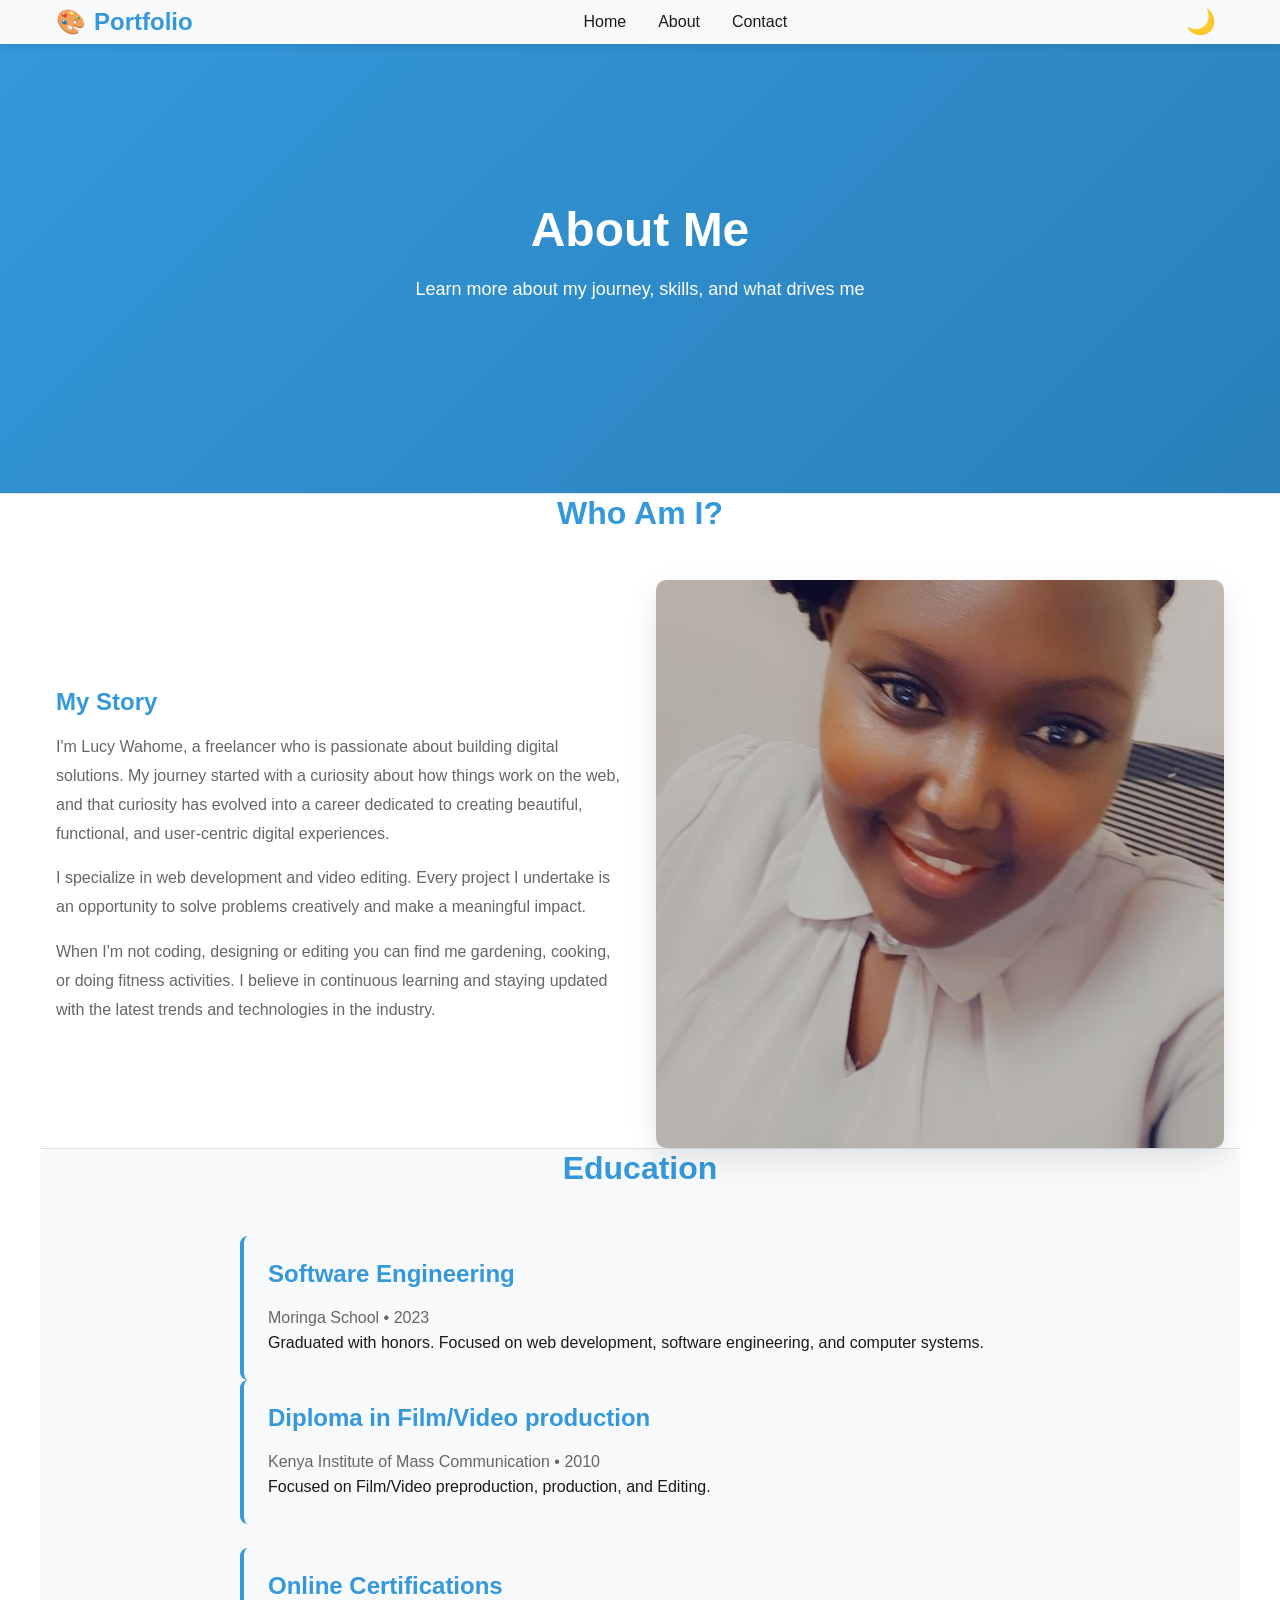
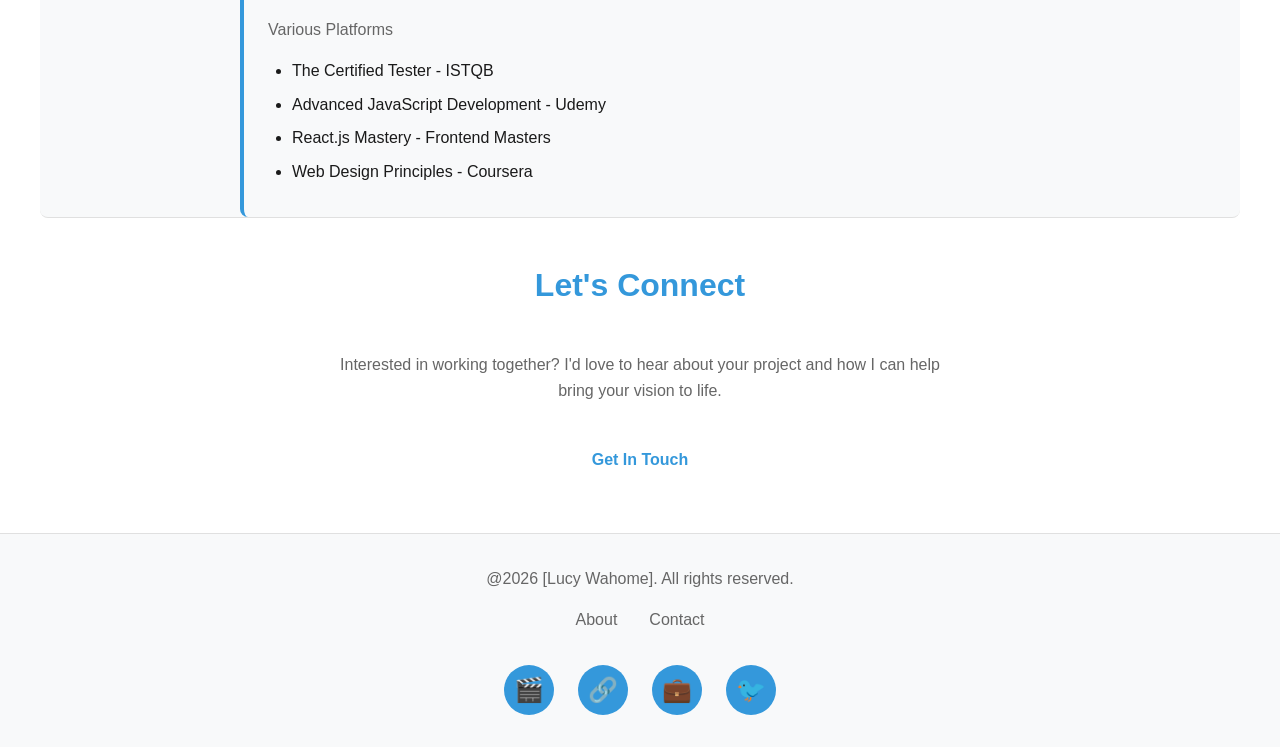
==== pages/about.html @ ac5f0510 "commit all changes" ====
<!DOCTYPE html>
<html lang="en">
<head>
  <meta charset="UTF-8">
  <meta name="viewport" content="width=device-width, initial-scale=1.0">
  <meta name="description" content="About Me - Learn more about my background, experience, and journey">
  <meta name="keywords" content="about, freelancer, experience, background">
  
  <title>About Me - Freelancer Portfolio</title>
  
  <link rel="stylesheet" href="../css/styles.css">
</head>
<body>
  <!-- HEADER & NAVIGATION -->
  <header>
    <nav class="container">
      <div class="logo">
        <span>🎨</span>
        <span>Portfolio</span>
      </div>
      
      <button id="nav-toggle" class="nav-toggle" aria-label="Toggle navigation menu">
        <span></span>
        <span></span>
        <span></span>
      </button>
      
      <ul id="nav-links" class="nav-links">
        <li><a href="../index.html">Home</a></li>
        <li><a href="about.html">About</a></li>
        <li><a href="contact.html">Contact</a></li>
      </ul>
      
      <button id="theme-toggle" class="theme-toggle" aria-label="Toggle dark mode" title="Toggle dark mode">
        🌙
      </button>
    </nav>
  </header>

  <!-- MAIN CONTENT -->
  <main>
    <!-- PAGE HEADER -->
    <section class="hero" style="min-height: 50vh; background: linear-gradient(135deg, var(--accent) 0%, var(--accent-dark) 100%);">
      <div class="hero-content">
        <h1>About Me</h1>
        <p>Learn more about my journey, skills, and what drives me</p>
      </div>
    </section>

    <!-- ABOUT CONTENT -->
    <section class="container">
      <h2>Who Am I?</h2>
      <div class="about-content">
        <div class="about-text">
          <h3>My Story</h3>
          <p>
            I'm Lucy Wahome, a freelancer who is passionate about building digital solutions. 
            My journey started with a curiosity about how things work on the web, and that curiosity has evolved 
            into a career dedicated to creating beautiful, functional, and user-centric digital experiences.
          </p>
          <p>
            I specialize in web development and video editing. 
            Every project I undertake is an opportunity to solve problems creatively and make a meaningful impact.
          </p>
          <p>
            When I'm not coding, designing or editing you can find me gardening, cooking, or doing fitness activities. 
            I believe in continuous learning and staying updated with the latest trends and technologies in the industry.
          </p>
        </div>
        <img src="../assets/profile.jpg" alt="Profile photo" class="about-image">
      </div>
    </section>

    

    <!-- EDUCATION -->
    <section class="container" style="background-color: var(--bg-secondary); border-radius: 8px;">
      <div style="max-width: 800px; margin: 0 auto;">
        <h2>Education</h2>
        <div class="skill-category">
          <h3>Software Engineering</h3>
          <p class="text-muted">Moringa School • 2023</p>
          <p>
            Graduated with honors. Focused on web development, software engineering, and computer systems.
          </p>
        </div>
<div class="skill-category">
          <h3>Diploma in Film/Video production</h3>
          <p class="text-muted">Kenya Institute of Mass Communication • 2010</p>
          <p>
             Focused on Film/Video preproduction, production, and Editing.
          </p>
        </div>
        <div class="skill-category" style="margin-top: 1.5rem;">
          <h3>Online Certifications</h3>
          <p class="text-muted">Various Platforms</p>
          <ul style="margin-top: 1rem; margin-left: 1.5rem;">
            <li style="margin-bottom: 0.5rem;">The Certified Tester - ISTQB</li>
            <li style="margin-bottom: 0.5rem;">Advanced JavaScript Development - Udemy</li>
            <li style="margin-bottom: 0.5rem;">React.js Mastery - Frontend Masters</li>
            <li style="margin-bottom: 0.5rem;">Web Design Principles - Coursera</li>
          </ul>
        </div>
      </div>
    </section>

   

    <!-- CTA SECTION -->
    <section class="container" style="text-align: center; padding: 3rem 1rem;">
      <h2>Let's Connect</h2>
      <p style="color: var(--text-secondary); margin-bottom: 2rem; max-width: 600px; margin-left: auto; margin-right: auto;">
        Interested in working together? I'd love to hear about your project and how I can help bring your vision to life.
      </p>
      <a href="contact.html" class="hero-cta">Get In Touch</a>
    </section>
  </main>

  <!-- FOOTER -->
  <footer>
    <div class="container">
      <p>@2026 [Lucy Wahome]. All rights reserved.</p>
      <div class="footer-links">
        <a href="about.html">About</a>
        <a href="contact.html">Contact</a>
      </div>
      <div class="social-links">
        <a href="https://youtube.com/@wahomelucy" target="_blank" rel="noopener noreferrer" title="YouTube">🎬</a>
        <a href="https://github.com/lwahome" target="_blank" rel="noopener noreferrer" title="GitHub">🔗</a>
        <a href="https://linkedIn.com/in/Lucywahome" target="_blank" rel="noopener noreferrer" title="LinkedIn">💼</a>
        <a href="https://twitter.com/nyawirahome" target="_blank" rel="noopener noreferrer" title="Twitter">🐦</a>
      </div>
    </div>
  </footer>

  <script src="../js/main.js"></script>
</body>
</html>
---- css/styles.css ----
/* ============================================================================
   PORTFOLIO WEBSITE - MAIN STYLES
   Mobile-first responsive design with dark mode support
   ============================================================================ */

/* CSS Variables for theming */
:root {
  /* Light mode colors */
  --bg-primary: #ffffff;
  --bg-secondary: #f8f9fa;
  --text-primary: #1a1a1a;
  --text-secondary: #666666;
  --accent: #3498db;
  --accent-dark: #2980b9;
  --border: #e0e0e0;
  --shadow: rgba(0, 0, 0, 0.1);
  
  /* Typography */
  --font-family: 'Segoe UI', Tahoma, Geneva, Verdana, sans-serif;
  --font-size-base: 16px;
  --font-size-sm: 14px;
  --font-size-lg: 18px;
  --font-size-xl: 24px;
  --font-size-2xl: 32px;
  --font-size-3xl: 48px;
  
  /* Spacing */
  --spacing-unit: 1rem;
}

/* Dark mode colors */
body.dark-mode {
  --bg-primary: #1a1a1a;
  --bg-secondary: #2d2d2d;
  --text-primary: #ffffff;
  --text-secondary: #b0b0b0;
  --shadow: rgba(0, 0, 0, 0.5);
}

/* ============================================================================
   GLOBAL STYLES
   ============================================================================ */

* {
  margin: 0;
  padding: 0;
  box-sizing: border-box;
}

html {
  scroll-behavior: smooth;
}

body {
  font-family: var(--font-family);
  font-size: var(--font-size-base);
  color: var(--text-primary);
  background-color: var(--bg-primary);
  line-height: 1.6;
  transition: background-color 0.3s ease, color 0.3s ease;
}

a {
  color: var(--accent);
  text-decoration: none;
  transition: color 0.3s ease;
}

a:hover {
  color: var(--accent-dark);
}

button {
  font-family: var(--font-family);
  cursor: pointer;
  border: none;
  transition: all 0.3s ease;
}

img {
  max-width: 100%;
  height: auto;
  display: block;
}

h1, h2, h3, h4, h5, h6 {
  line-height: 1.2;
  margin-bottom: var(--spacing-unit);
}

h1 {
  font-size: var(--font-size-3xl);
}

h2 {
  font-size: var(--font-size-2xl);
}

h3 {
  font-size: var(--font-size-xl);
}

/* ============================================================================
   HEADER & NAVIGATION
   ============================================================================ */

header {
  background-color: var(--bg-secondary);
  box-shadow: 0 2px 8px var(--shadow);
  position: sticky;
  top: 0;
  z-index: 100;
}

nav {
  display: flex;
  justify-content: space-between;
  align-items: center;
  padding: 1.5rem var(--spacing-unit);
  max-width: 1200px;
  margin: 0 auto;
}

.logo {
  font-size: var(--font-size-xl);
  font-weight: bold;
  color: var(--accent);
  display: flex;
  align-items: center;
  gap: 0.5rem;
}

.nav-links {
  display: none;
  list-style: none;
  gap: 2rem;
}

.nav-links a {
  color: var(--text-primary);
  font-weight: 500;
}

.nav-links a:hover {
  color: var(--accent);
}

.nav-toggle {
  display: flex;
  flex-direction: column;
  background: none;
  border: none;
  cursor: pointer;
  gap: 0.4rem;
}

.nav-toggle span {
  width: 25px;
  height: 3px;
  background-color: var(--text-primary);
  transition: all 0.3s ease;
}

.theme-toggle {
  background: none;
  font-size: 1.5rem;
  cursor: pointer;
  padding: 0.5rem;
}

.theme-toggle:hover {
  transform: scale(1.1);
}

/* Mobile menu open state */
.nav-links.active {
  display: flex;
  flex-direction: column;
  position: absolute;
  top: 100%;
  left: 0;
  right: 0;
  background-color: var(--bg-secondary);
  padding: 1rem;
  gap: 1rem;
  box-shadow: 0 4px 6px var(--shadow);
}

/* Hamburger animation */
.nav-toggle.active span:nth-child(1) {
  transform: rotate(45deg) translateY(10px);
}

.nav-toggle.active span:nth-child(2) {
  opacity: 0;
}

.nav-toggle.active span:nth-child(3) {
  transform: rotate(-45deg) translateY(-10px);
}

/* Tablet and up - show nav links */
@media (min-width: 768px) {
  .nav-links {
    display: flex !important;
  }
  
  .nav-toggle {
    display: none;
  }
}

/* ============================================================================
   HERO SECTION
   ============================================================================ */

.hero {
  min-height: 90vh;
  display: flex;
  align-items: center;
  justify-content: center;
  background: linear-gradient(135deg, var(--accent) 0%, var(--accent-dark) 100%);
  color: white;
  text-align: center;
  padding: var(--spacing-unit);
  gap: 2rem;
}

.hero-content h1 {
  font-size: var(--font-size-3xl);
  margin-bottom: 1rem;
  animation: fadeInUp 0.8s ease;
}

.hero-content p {
  font-size: var(--font-size-lg);
  margin-bottom: 2rem;
  opacity: 0.95;
  animation: fadeInUp 0.8s ease 0.2s both;
}

.hero-cta {
  display: inline-block;
  background-color: white;
  color: var(--accent);
  padding: 0.75rem 2rem;
  border-radius: 30px;
  font-weight: bold;
  animation: fadeInUp 0.8s ease 0.4s both;
  transition: transform 0.3s ease, box-shadow 0.3s ease;
}

.hero-cta:hover {
  transform: translateY(-3px);
  box-shadow: 0 10px 20px rgba(0, 0, 0, 0.2);
}

/* ============================================================================
   CONTAINER & SECTIONS
   ============================================================================ */

.container {
  max-width: 1200px;
  margin: 0 auto;
  padding: 0 var(--spacing-unit);
}

section {
  padding: 4rem var(--spacing-unit);
  border-bottom: 1px solid var(--border);
}

section:last-of-type {
  border-bottom: none;
}

section h2 {
  text-align: center;
  margin-bottom: 3rem;
  color: var(--accent);
  font-size: var(--font-size-2xl);
}

/* ============================================================================
   ABOUT SECTION
   ============================================================================ */

.about-content {
  display: grid;
  grid-template-columns: 1fr;
  gap: 2rem;
  align-items: center;
}

.about-text h3 {
  color: var(--accent);
  margin-bottom: 1rem;
}

.about-text p {
  margin-bottom: 1rem;
  color: var(--text-secondary);
  line-height: 1.8;
}

.about-image {
  border-radius: 10px;
  overflow: hidden;
  box-shadow: 0 10px 30px var(--shadow);
  aspect-ratio: 1 / 1;
  object-fit: cover;
}

@media (min-width: 768px) {
  .about-content {
    grid-template-columns: 1fr 1fr;
  }
}

/* ============================================================================
   SKILLS SECTION
   ============================================================================ */

.skills-grid {
  display: grid;
  grid-template-columns: 1fr;
  gap: 2rem;
}

.skill-category {
  background-color: var(--bg-secondary);
  padding: 1.5rem;
  border-radius: 8px;
  border-left: 4px solid var(--accent);
}

.skill-category h3 {
  color: var(--accent);
  margin-bottom: 1rem;
}

.skill-tags {
  display: flex;
  flex-wrap: wrap;
  gap: 0.5rem;
}

.skill-tag {
  background-color: var(--accent);
  color: white;
  padding: 0.5rem 1rem;
  border-radius: 20px;
  font-size: var(--font-size-sm);
  animation: fadeIn 0.5s ease;
}

@media (min-width: 768px) {
  .skills-grid {
    grid-template-columns: repeat(2, 1fr);
  }
}

/* ============================================================================
   PROJECTS SECTION
   ============================================================================ */

.projects-grid {
  display: grid;
  grid-template-columns: 1fr;
  gap: 2rem;
}

.project-card {
  background-color: var(--bg-secondary);
  border-radius: 8px;
  overflow: hidden;
  box-shadow: 0 4px 12px var(--shadow);
  transition: transform 0.3s ease, box-shadow 0.3s ease;
  animation: fadeIn 0.5s ease;
}

.project-card:hover {
  transform: translateY(-8px);
  box-shadow: 0 12px 24px var(--shadow);
}

.project-image {
  width: 100%;
  height: 250px;
  object-fit: cover;
  background-color: var(--accent);
  display: flex;
  align-items: center;
  justify-content: center;
  color: white;
  font-weight: bold;
}

.project-content {
  padding: 1.5rem;
}

.project-content h3 {
  color: var(--accent);
  margin-bottom: 0.5rem;
}

.project-description {
  color: var(--text-secondary);
  margin-bottom: 1rem;
  font-size: var(--font-size-sm);
}

.project-tech {
  display: flex;
  flex-wrap: wrap;
  gap: 0.5rem;
  margin-bottom: 1rem;
}

.tech-badge {
  background-color: var(--accent);
  color: white;
  padding: 0.25rem 0.75rem;
  border-radius: 15px;
  font-size: var(--font-size-sm);
}

.project-links {
  display: flex;
  gap: 1rem;
}

.project-links a {
  display: inline-block;
  padding: 0.5rem 1rem;
  background-color: var(--accent);
  color: white;
  border-radius: 4px;
  font-size: var(--font-size-sm);
  transition: background-color 0.3s ease;
}

.project-links a:hover {
  background-color: var(--accent-dark);
}

@media (min-width: 768px) {
  .projects-grid {
    grid-template-columns: repeat(2, 1fr);
  }
}

@media (min-width: 1024px) {
  .projects-grid {
    grid-template-columns: repeat(3, 1fr);
  }
}

/* ============================================================================
   CONTACT SECTION
   ============================================================================ */

.contact-content {
  max-width: 600px;
  margin: 0 auto;
}

.contact-form {
  display: flex;
  flex-direction: column;
  gap: 1.5rem;
  margin-bottom: 2rem;
}

.form-group {
  display: flex;
  flex-direction: column;
}

.form-group label {
  font-weight: 600;
  margin-bottom: 0.5rem;
  color: var(--text-primary);
}

.form-group input,
.form-group textarea {
  padding: 0.75rem;
  border: 1px solid var(--border);
  border-radius: 4px;
  font-family: var(--font-family);
  font-size: var(--font-size-base);
  background-color: var(--bg-primary);
  color: var(--text-primary);
  transition: border-color 0.3s ease;
}

.form-group input:focus,
.form-group textarea:focus {
  outline: none;
  border-color: var(--accent);
  box-shadow: 0 0 0 3px rgba(52, 152, 219, 0.1);
}

.form-group textarea {
  resize: vertical;
  min-height: 150px;
}

.submit-btn {
  background-color: var(--accent);
  color: white;
  padding: 1rem;
  font-size: var(--font-size-base);
  font-weight: bold;
  border-radius: 4px;
  transition: background-color 0.3s ease, transform 0.3s ease;
}

.submit-btn:hover {
  background-color: var(--accent-dark);
  transform: translateY(-2px);
}

.submit-btn:active {
  transform: translateY(0);
}

.contact-info {
  text-align: center;
  margin-top: 2rem;
}

.contact-info p {
  margin-bottom: 1rem;
  color: var(--text-secondary);
}

.social-links {
  display: flex;
  justify-content: center;
  gap: 1.5rem;
  margin-top: 2rem;
}

.social-links a {
  display: inline-flex;
  align-items: center;
  justify-content: center;
  width: 50px;
  height: 50px;
  background-color: var(--accent);
  color: white;
  border-radius: 50%;
  font-size: 1.5rem;
  transition: transform 0.3s ease, background-color 0.3s ease;
}

.social-links a:hover {
  transform: scale(1.1) translateY(-3px);
  background-color: var(--accent-dark);
}

/* ============================================================================
   FOOTER
   ============================================================================ */

footer {
  background-color: var(--bg-secondary);
  color: var(--text-secondary);
  text-align: center;
  padding: 2rem var(--spacing-unit);
  border-top: 1px solid var(--border);
}

footer p {
  margin-bottom: 1rem;
}

.footer-links {
  display: flex;
  justify-content: center;
  gap: 2rem;
  flex-wrap: wrap;
  margin-bottom: 1rem;
}

.footer-links a {
  color: var(--text-secondary);
}

.footer-links a:hover {
  color: var(--accent);
}

/* ============================================================================
   ANIMATIONS
   ============================================================================ */

@keyframes fadeIn {
  from {
    opacity: 0;
  }
  to {
    opacity: 1;
  }
}

@keyframes fadeInUp {
  from {
    opacity: 0;
    transform: translateY(20px);
  }
  to {
    opacity: 1;
    transform: translateY(0);
  }
}

.fade-in-on-scroll {
  opacity: 0;
  animation: fadeInUp 0.6s ease forwards;
}

/* ============================================================================
   UTILITY CLASSES
   ============================================================================ */

.text-center {
  text-align: center;
}

.text-muted {
  color: var(--text-secondary);
}

.mt-1 {
  margin-top: var(--spacing-unit);
}

.mt-2 {
  margin-top: calc(var(--spacing-unit) * 2);
}

.mb-1 {
  margin-bottom: var(--spacing-unit);
}

.mb-2 {
  margin-bottom: calc(var(--spacing-unit) * 2);
}

/* ============================================================================
   RESPONSIVE ADJUSTMENTS
   ============================================================================ */

@media (max-width: 480px) {
  h1 {
    font-size: 28px;
  }
  
  h2 {
    font-size: 24px;
  }
  
  section {
    padding: 2rem var(--spacing-unit);
  }
}
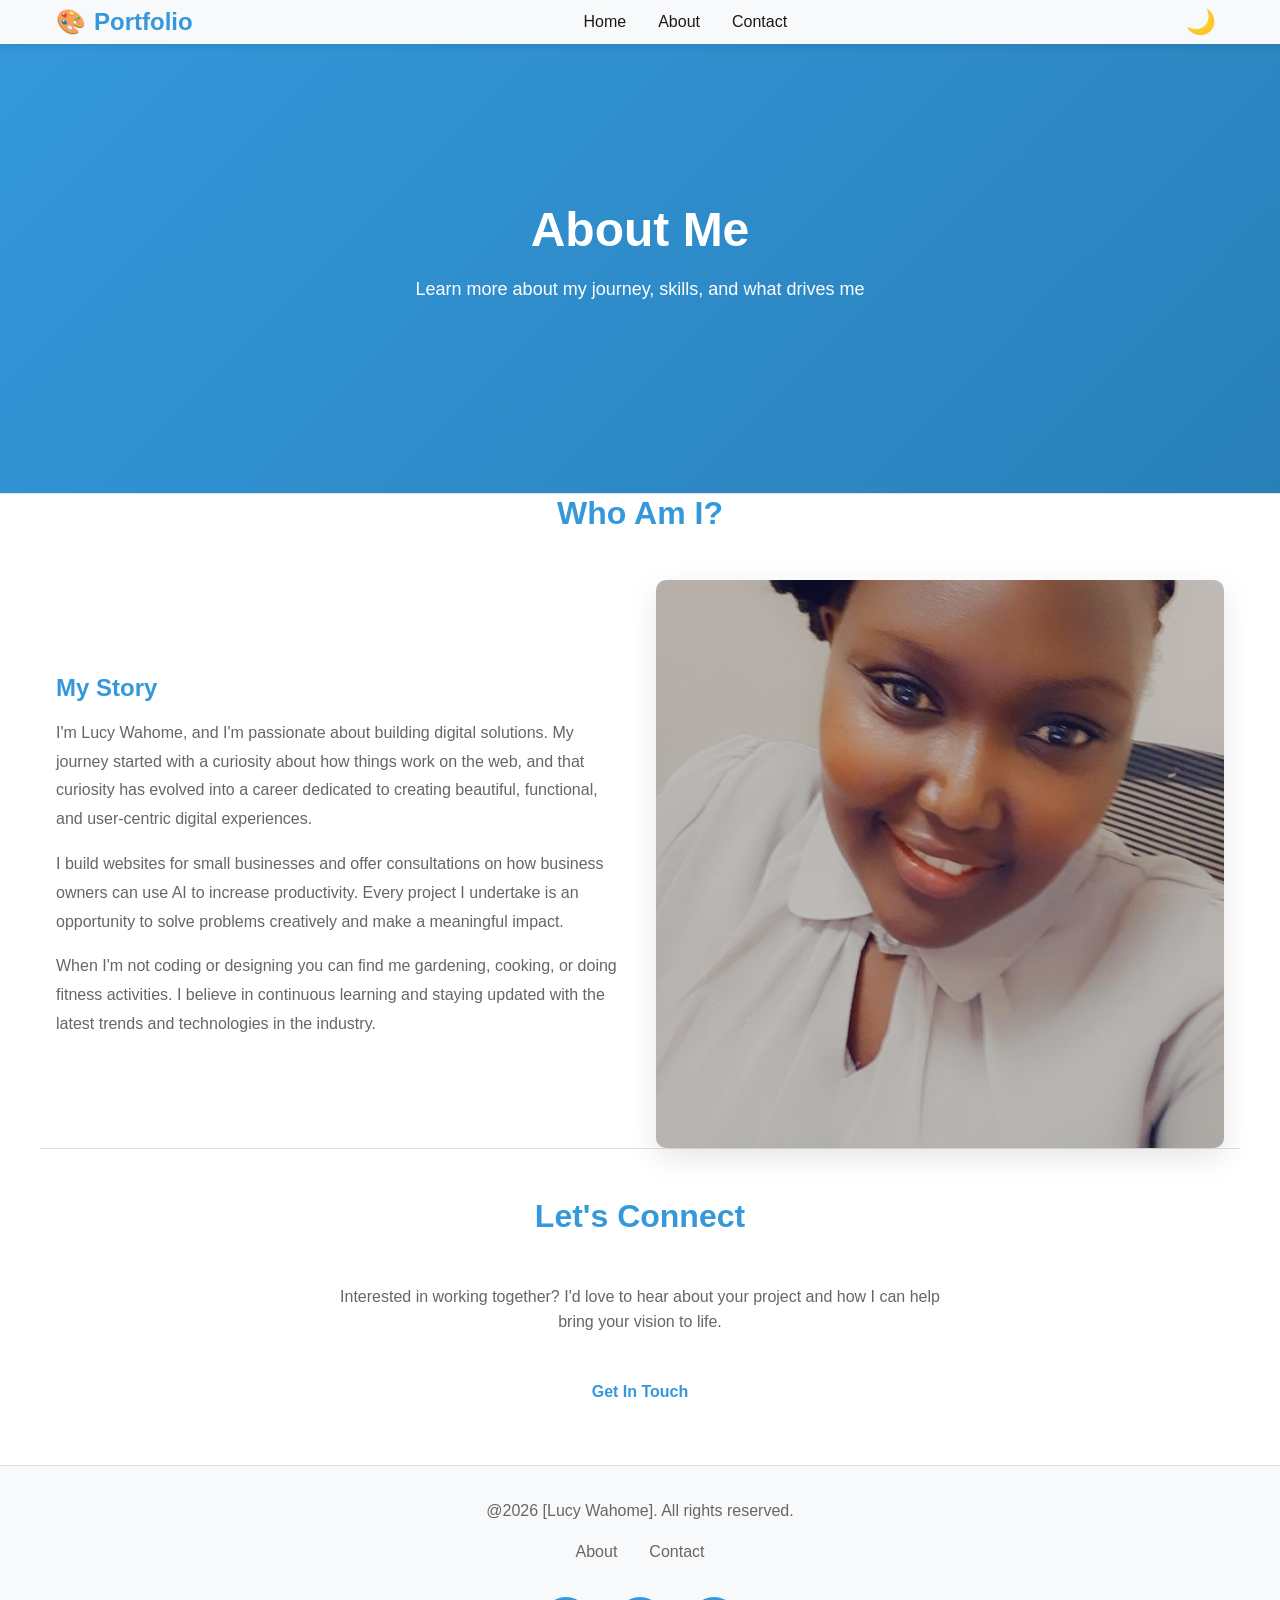
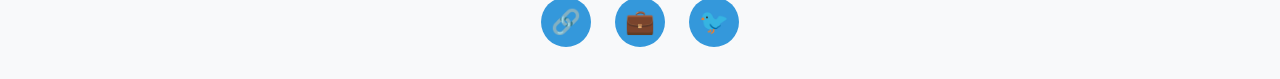
==== commit a4a246f4: "Update services: websites and AI consultations; remove video editing Co-Authored-By: Claude Opus 5.5" ====
--- a/pages/about.html
+++ b/pages/about.html
@@ -4,9 +4,9 @@
   <meta charset="UTF-8">
   <meta name="viewport" content="width=device-width, initial-scale=1.0">
   <meta name="description" content="About Me - Learn more about my background, experience, and journey">
-  <meta name="keywords" content="about, freelancer, experience, background">
+  <meta name="keywords" content="about, web development, AI consultation">
   
-  <title>About Me - Freelancer Portfolio</title>
+  <title>About Me - Lucy Wahome</title>
   
   <link rel="stylesheet" href="../css/styles.css">
 </head>
@@ -54,16 +54,16 @@
         <div class="about-text">
           <h3>My Story</h3>
           <p>
-            I'm Lucy Wahome, a freelancer who is passionate about building digital solutions. 
+            I'm Lucy Wahome, and I'm passionate about building digital solutions. 
             My journey started with a curiosity about how things work on the web, and that curiosity has evolved 
             into a career dedicated to creating beautiful, functional, and user-centric digital experiences.
           </p>
           <p>
-            I specialize in web development and video editing. 
+            I build websites for small businesses and offer consultations on how business owners can use AI to increase productivity. 
             Every project I undertake is an opportunity to solve problems creatively and make a meaningful impact.
           </p>
           <p>
-            When I'm not coding, designing or editing you can find me gardening, cooking, or doing fitness activities. 
+            When I'm not coding or designing you can find me gardening, cooking, or doing fitness activities. 
             I believe in continuous learning and staying updated with the latest trends and technologies in the industry.
           </p>
         </div>
@@ -73,36 +73,6 @@
 
     
 
-    <!-- EDUCATION -->
-    <section class="container" style="background-color: var(--bg-secondary); border-radius: 8px;">
-      <div style="max-width: 800px; margin: 0 auto;">
-        <h2>Education</h2>
-        <div class="skill-category">
-          <h3>Software Engineering</h3>
-          <p class="text-muted">Moringa School • 2023</p>
-          <p>
-            Graduated with honors. Focused on web development, software engineering, and computer systems.
-          </p>
-        </div>
-<div class="skill-category">
-          <h3>Diploma in Film/Video production</h3>
-          <p class="text-muted">Kenya Institute of Mass Communication • 2010</p>
-          <p>
-             Focused on Film/Video preproduction, production, and Editing.
-          </p>
-        </div>
-        <div class="skill-category" style="margin-top: 1.5rem;">
-          <h3>Online Certifications</h3>
-          <p class="text-muted">Various Platforms</p>
-          <ul style="margin-top: 1rem; margin-left: 1.5rem;">
-            <li style="margin-bottom: 0.5rem;">The Certified Tester - ISTQB</li>
-            <li style="margin-bottom: 0.5rem;">Advanced JavaScript Development - Udemy</li>
-            <li style="margin-bottom: 0.5rem;">React.js Mastery - Frontend Masters</li>
-            <li style="margin-bottom: 0.5rem;">Web Design Principles - Coursera</li>
-          </ul>
-        </div>
-      </div>
-    </section>
 
    
 
@@ -125,7 +95,6 @@
         <a href="contact.html">Contact</a>
       </div>
       <div class="social-links">
-        <a href="https://youtube.com/@wahomelucy" target="_blank" rel="noopener noreferrer" title="YouTube">🎬</a>
         <a href="https://github.com/lwahome" target="_blank" rel="noopener noreferrer" title="GitHub">🔗</a>
         <a href="https://linkedIn.com/in/Lucywahome" target="_blank" rel="noopener noreferrer" title="LinkedIn">💼</a>
         <a href="https://twitter.com/nyawirahome" target="_blank" rel="noopener noreferrer" title="Twitter">🐦</a>
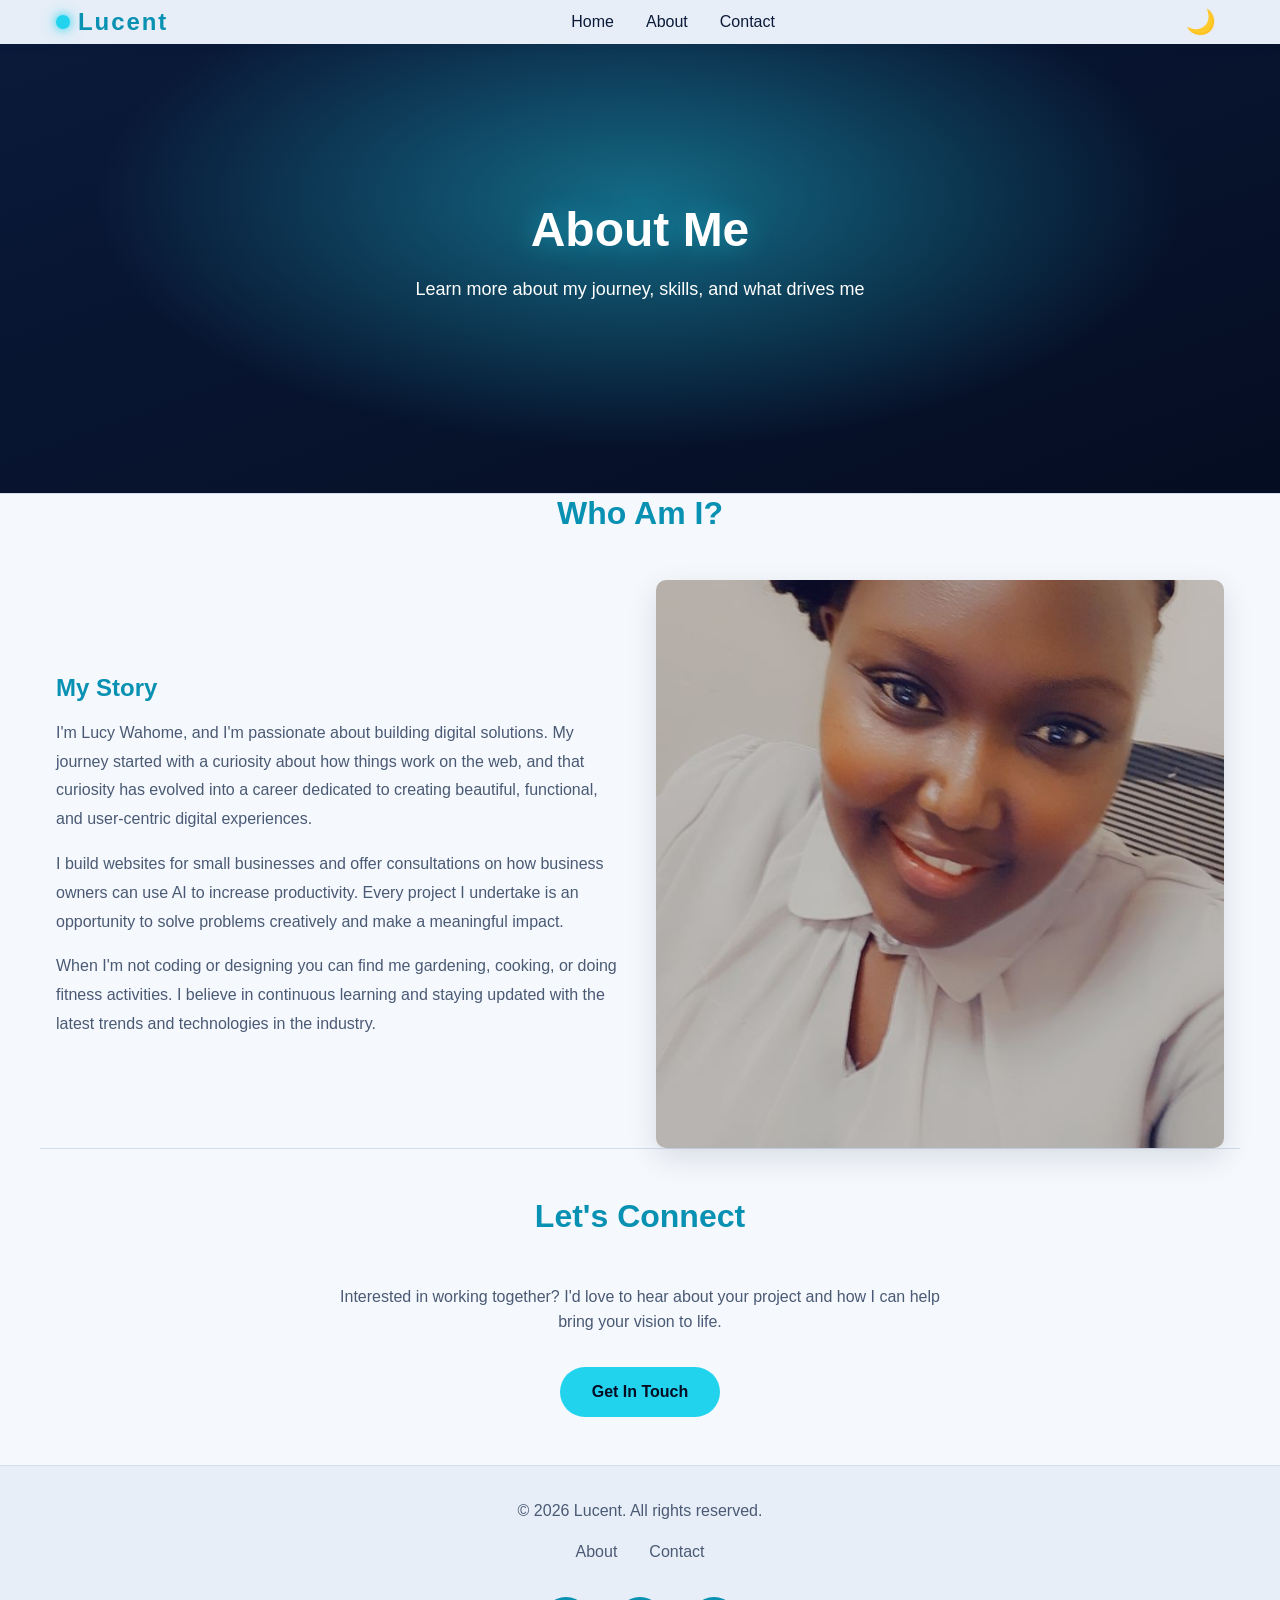
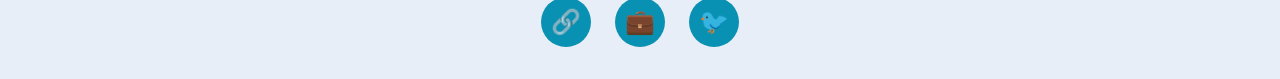
==== commit 1f18f6f6: "Rebrand to Lucent: navy and cyan theme, logo, updated contact details Co-Authored-By: Claude Opus 5." ====
--- a/pages/about.html
+++ b/pages/about.html
@@ -6,7 +6,7 @@
   <meta name="description" content="About Me - Learn more about my background, experience, and journey">
   <meta name="keywords" content="about, web development, AI consultation">
   
-  <title>About Me - Lucy Wahome</title>
+  <title>About - Lucent</title>
   
   <link rel="stylesheet" href="../css/styles.css">
 </head>
@@ -15,8 +15,8 @@
   <header>
     <nav class="container">
       <div class="logo">
-        <span>🎨</span>
-        <span>Portfolio</span>
+        <span class="logo-mark" aria-hidden="true"></span>
+        <span class="logo-text">Lucent</span>
       </div>
       
       <button id="nav-toggle" class="nav-toggle" aria-label="Toggle navigation menu">
@@ -40,7 +40,7 @@
   <!-- MAIN CONTENT -->
   <main>
     <!-- PAGE HEADER -->
-    <section class="hero" style="min-height: 50vh; background: linear-gradient(135deg, var(--accent) 0%, var(--accent-dark) 100%);">
+    <section class="hero" style="min-height: 50vh;">
       <div class="hero-content">
         <h1>About Me</h1>
         <p>Learn more about my journey, skills, and what drives me</p>
@@ -89,7 +89,7 @@
   <!-- FOOTER -->
   <footer>
     <div class="container">
-      <p>@2026 [Lucy Wahome]. All rights reserved.</p>
+      <p>&copy; 2026 Lucent. All rights reserved.</p>
       <div class="footer-links">
         <a href="about.html">About</a>
         <a href="contact.html">Contact</a>
--- a/css/styles.css
+++ b/css/styles.css
@@ -6,14 +6,20 @@
 /* CSS Variables for theming */
 :root {
   /* Light mode colors */
-  --bg-primary: #ffffff;
-  --bg-secondary: #f8f9fa;
-  --text-primary: #1a1a1a;
-  --text-secondary: #666666;
-  --accent: #3498db;
-  --accent-dark: #2980b9;
-  --border: #e0e0e0;
-  --shadow: rgba(0, 0, 0, 0.1);
+  /* Lucent brand */
+  --navy: #0a1a3a;
+  --navy-deep: #050d22;
+  --cyan: #22d3ee;
+  --cyan-glow: rgba(34, 211, 238, 0.45);
+
+  --bg-primary: #f5f8fc;
+  --bg-secondary: #e8eef7;
+  --text-primary: #0a1a3a;
+  --text-secondary: #4a5a75;
+  --accent: #0891b2;
+  --accent-dark: #0a1a3a;
+  --border: #d3dceb;
+  --shadow: rgba(10, 26, 58, 0.12);
   
   /* Typography */
   --font-family: 'Segoe UI', Tahoma, Geneva, Verdana, sans-serif;
@@ -30,10 +36,12 @@
 
 /* Dark mode colors */
 body.dark-mode {
-  --bg-primary: #1a1a1a;
-  --bg-secondary: #2d2d2d;
-  --text-primary: #ffffff;
-  --text-secondary: #b0b0b0;
+  --bg-primary: #050d22;
+  --bg-secondary: #0d1f45;
+  --text-primary: #e8f6fb;
+  --text-secondary: #9fb3cf;
+  --accent: #22d3ee;
+  --border: #1c3263;
   --shadow: rgba(0, 0, 0, 0.5);
 }
 
@@ -219,8 +227,10 @@
   display: flex;
   align-items: center;
   justify-content: center;
-  background: linear-gradient(135deg, var(--accent) 0%, var(--accent-dark) 100%);
-  color: white;
+  background:
+    radial-gradient(ellipse at 50% 35%, var(--cyan-glow) 0%, transparent 60%),
+    linear-gradient(160deg, var(--navy) 0%, var(--navy-deep) 100%);
+  color: #ffffff;
   text-align: center;
   padding: var(--spacing-unit);
   gap: 2rem;
@@ -241,8 +251,8 @@
 
 .hero-cta {
   display: inline-block;
-  background-color: white;
-  color: var(--accent);
+  background-color: var(--cyan);
+  color: var(--navy-deep);
   padding: 0.75rem 2rem;
   border-radius: 30px;
   font-weight: bold;
@@ -252,7 +262,7 @@
 
 .hero-cta:hover {
   transform: translateY(-3px);
-  box-shadow: 0 10px 20px rgba(0, 0, 0, 0.2);
+  box-shadow: 0 0 24px var(--cyan-glow);
 }
 
 /* ============================================================================
@@ -668,3 +678,43 @@
     padding: 2rem var(--spacing-unit);
   }
 }
+
+/* ============================================================================
+   LUCENT BRAND TOUCHES
+   ============================================================================ */
+.logo-mark {
+  display: inline-block;
+  width: 14px;
+  height: 14px;
+  border-radius: 50%;
+  background: var(--cyan);
+  box-shadow: 0 0 10px var(--cyan), 0 0 22px var(--cyan-glow);
+}
+
+.logo-text {
+  font-weight: 700;
+  letter-spacing: 0.08em;
+}
+
+.hero-content h1 {
+  text-shadow: 0 0 28px var(--cyan-glow);
+}
+
+.project-card {
+  border-top: 3px solid var(--cyan);
+}
+
+.whatsapp-btn {
+  display: inline-block;
+  margin-top: 0.5rem;
+  padding: 0.6rem 1.4rem;
+  border-radius: 30px;
+  background: #25d366;
+  color: #ffffff;
+  font-weight: bold;
+}
+
+.whatsapp-btn:hover {
+  color: #ffffff;
+  opacity: 0.9;
+}
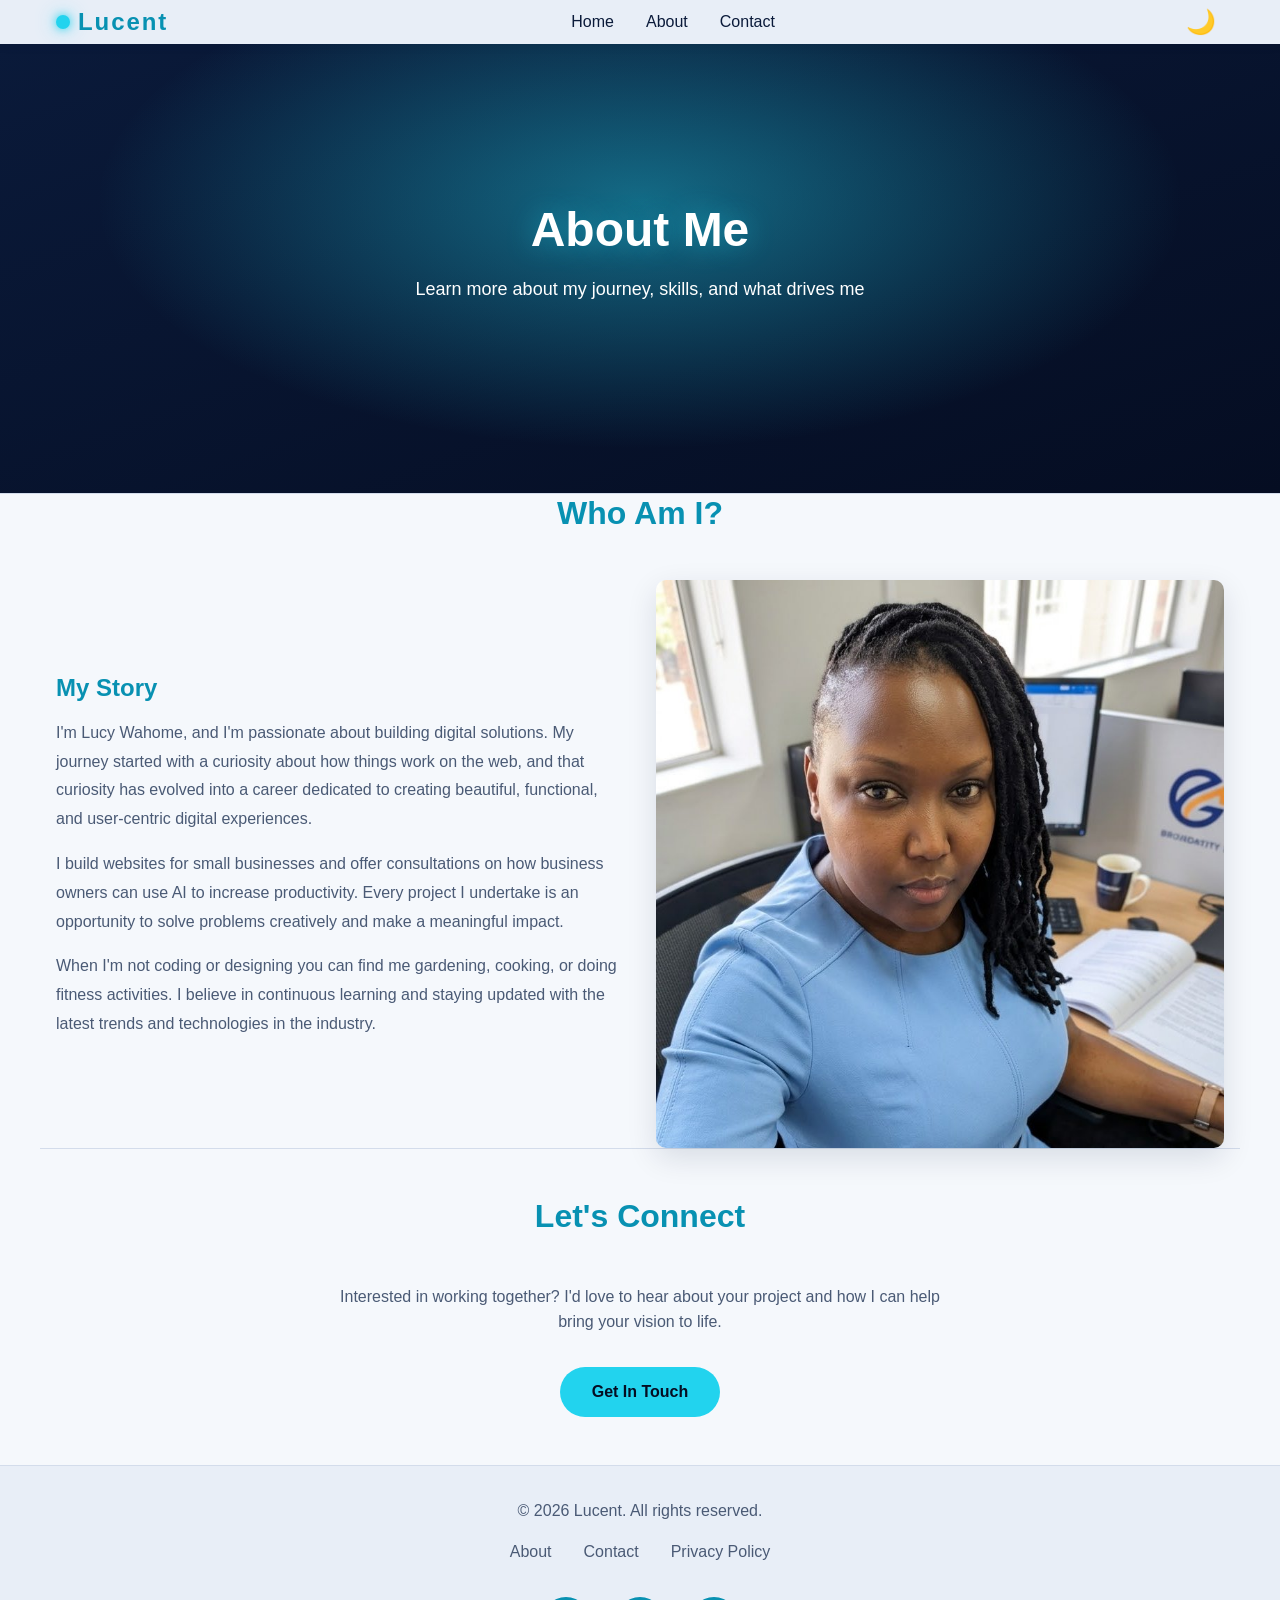
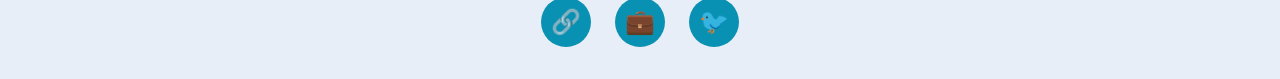
==== commit 519a6d2e: "Add data privacy consent and Privacy Policy page; make contact form actually send Co-Authored-By: Cl" ====
--- a/pages/about.html
+++ b/pages/about.html
@@ -93,6 +93,7 @@
       <div class="footer-links">
         <a href="about.html">About</a>
         <a href="contact.html">Contact</a>
+        <a href="privacy.html">Privacy Policy</a>
       </div>
       <div class="social-links">
         <a href="https://github.com/lwahome" target="_blank" rel="noopener noreferrer" title="GitHub">🔗</a>
--- a/css/styles.css
+++ b/css/styles.css
@@ -319,6 +319,7 @@
   box-shadow: 0 10px 30px var(--shadow);
   aspect-ratio: 1 / 1;
   object-fit: cover;
+  object-position: center top;
 }
 
 @media (min-width: 768px) {
@@ -718,3 +719,44 @@
   color: #ffffff;
   opacity: 0.9;
 }
+
+/* Data privacy consent */
+.consent-group {
+  display: flex;
+  align-items: flex-start;
+  gap: 0.75rem;
+  font-size: var(--font-size-sm);
+  color: var(--text-secondary);
+  line-height: 1.5;
+}
+
+.consent-group input {
+  margin-top: 0.2rem;
+  width: 18px;
+  height: 18px;
+  flex-shrink: 0;
+  accent-color: var(--accent);
+}
+
+/* Privacy policy page */
+.policy {
+  max-width: 800px;
+  margin: 0 auto;
+}
+
+.policy h2 {
+  text-align: left;
+  font-size: var(--font-size-xl);
+  margin-top: 2rem;
+  margin-bottom: 0.75rem;
+}
+
+.policy p,
+.policy li {
+  color: var(--text-secondary);
+  margin-bottom: 0.75rem;
+}
+
+.policy ul {
+  margin-left: 1.5rem;
+}
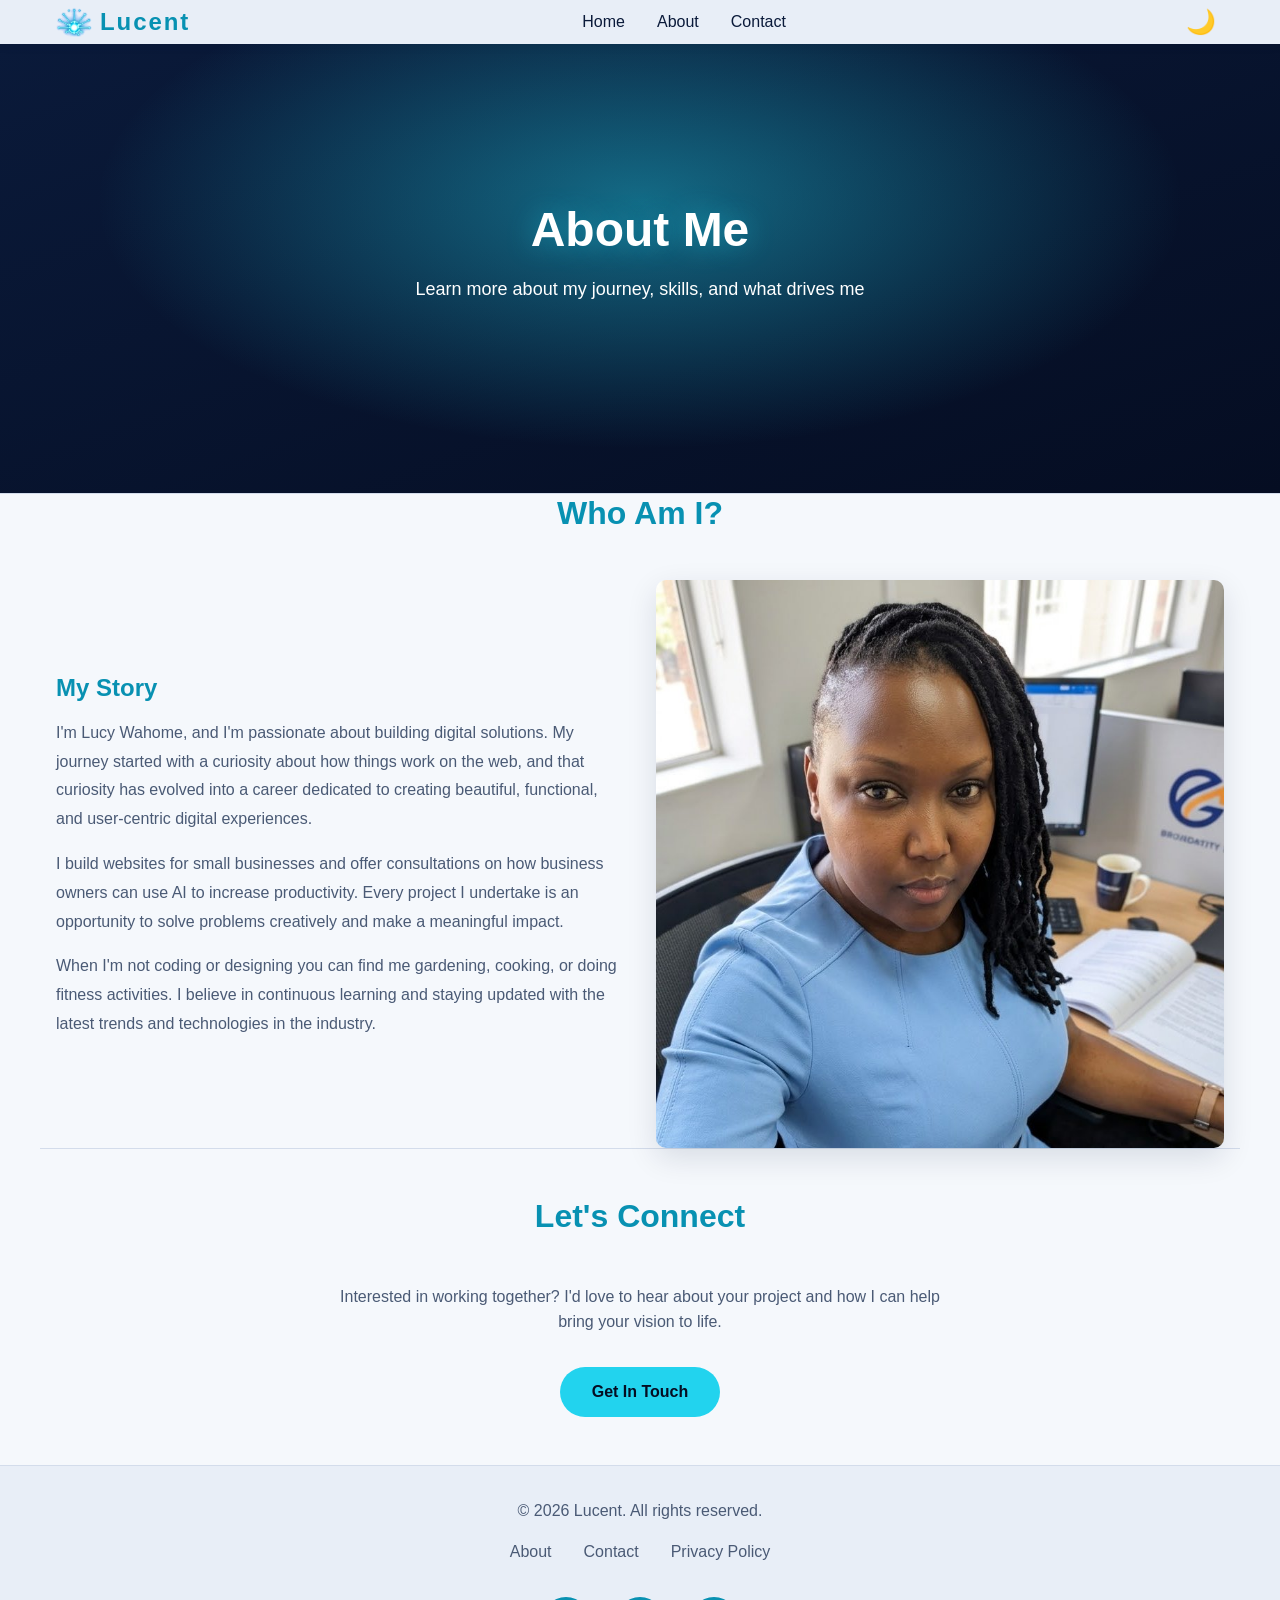
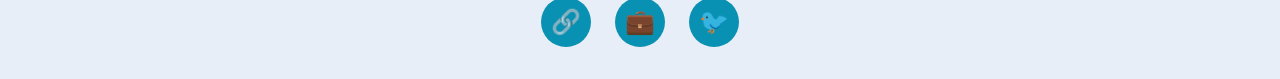
==== commit c31c2e70: "Use Lucent icon as header logo and favicon Co-Authored-By: Claude Opus 5.5 <noreply@anthropic.com> C" ====
--- a/pages/about.html
+++ b/pages/about.html
@@ -8,6 +8,7 @@
   
   <title>About - Lucent</title>
   
+  <link rel="icon" type="image/png" href="../assets/favicon.png">
   <link rel="stylesheet" href="../css/styles.css">
 </head>
 <body>
@@ -15,7 +16,7 @@
   <header>
     <nav class="container">
       <div class="logo">
-        <span class="logo-mark" aria-hidden="true"></span>
+        <img class="logo-icon" src="../assets/logo-icon.png" alt="" aria-hidden="true">
         <span class="logo-text">Lucent</span>
       </div>
       
--- a/css/styles.css
+++ b/css/styles.css
@@ -692,6 +692,12 @@
   box-shadow: 0 0 10px var(--cyan), 0 0 22px var(--cyan-glow);
 }
 
+.logo-icon {
+  height: 36px;
+  width: 36px;
+  object-fit: contain;
+}
+
 .logo-text {
   font-weight: 700;
   letter-spacing: 0.08em;
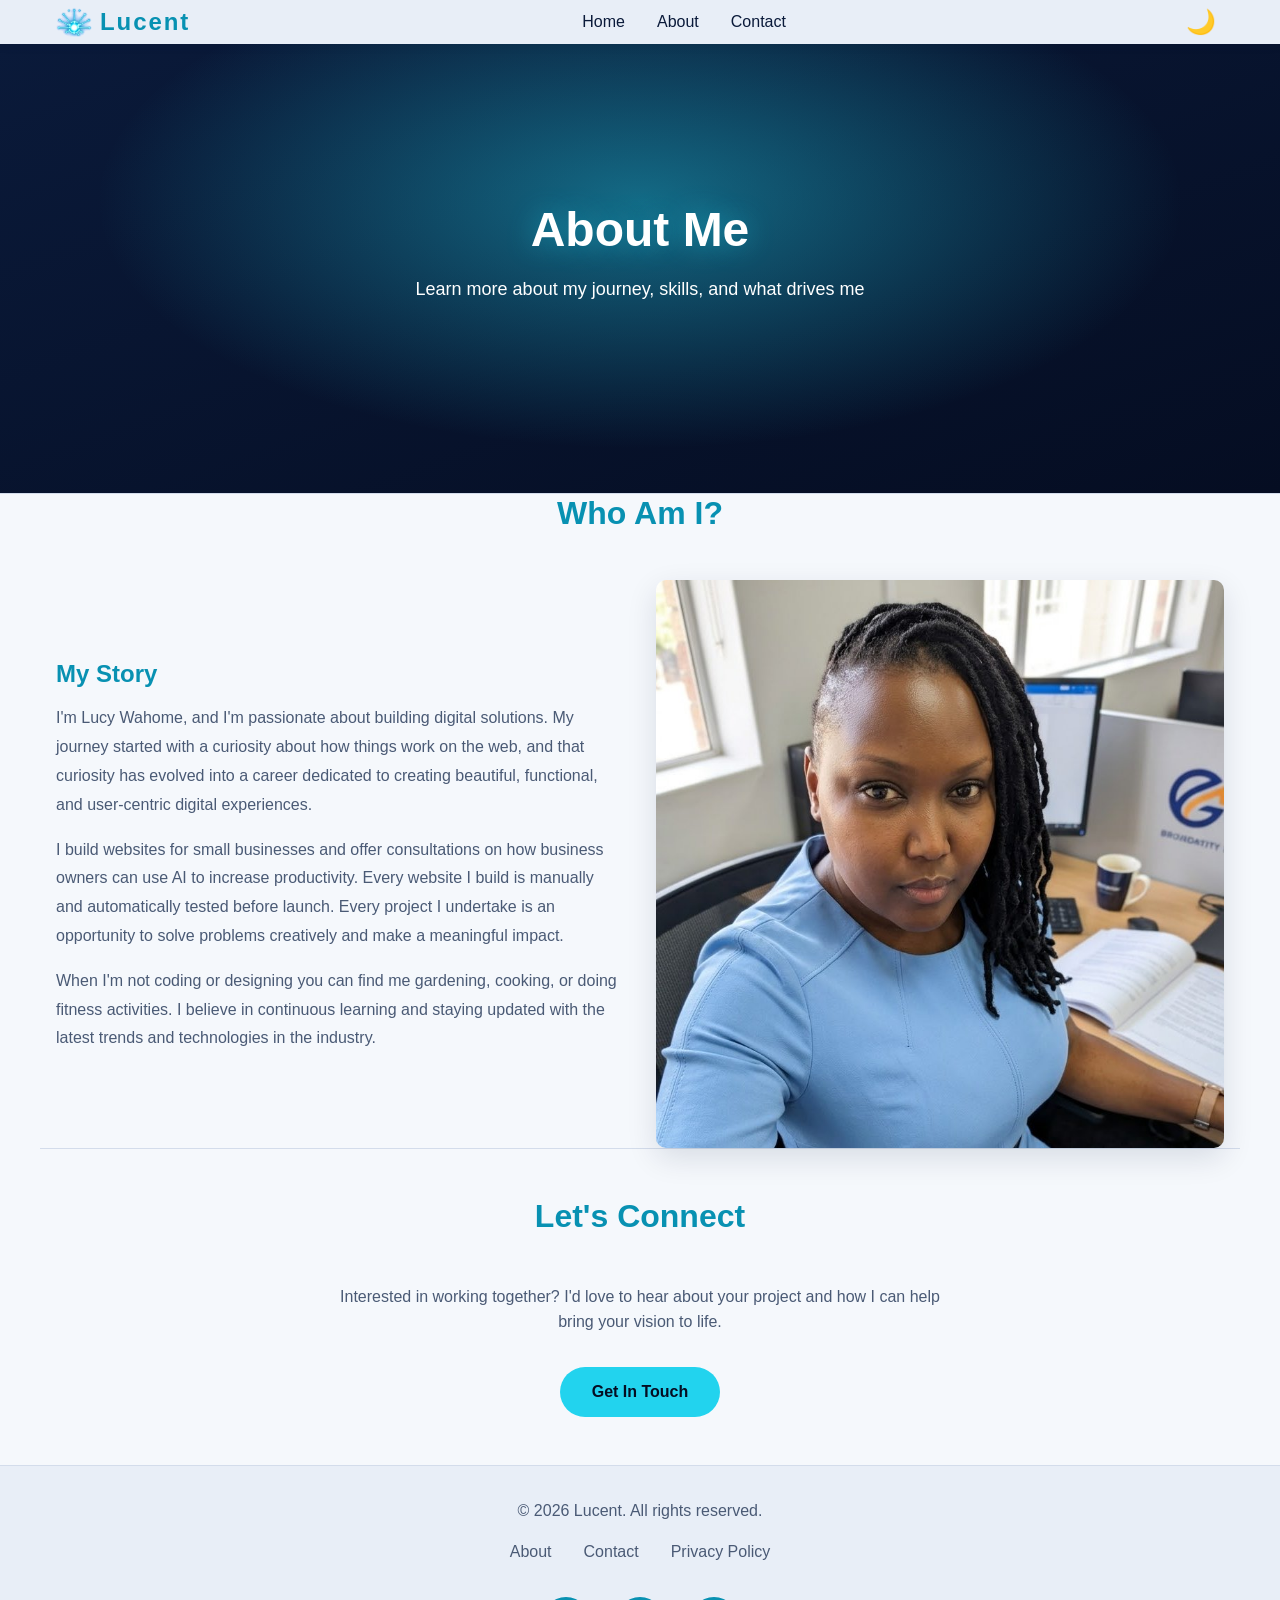
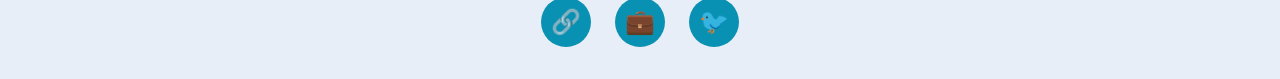
==== commit f1153797: "Add QA (manual and automated testing) as included with website builds Co-Authored-By: Claude Opus 5." ====
--- a/pages/about.html
+++ b/pages/about.html
@@ -60,7 +60,8 @@
             into a career dedicated to creating beautiful, functional, and user-centric digital experiences.
           </p>
           <p>
-            I build websites for small businesses and offer consultations on how business owners can use AI to increase productivity. 
+            I build websites for small businesses and offer consultations on how business owners can use AI to increase productivity.
+            Every website I build is manually and automatically tested before launch.
             Every project I undertake is an opportunity to solve problems creatively and make a meaningful impact.
           </p>
           <p>
--- a/css/styles.css
+++ b/css/styles.css
@@ -766,3 +766,27 @@
 .policy ul {
   margin-left: 1.5rem;
 }
+
+/* My Work */
+.work-feature {
+  max-width: 900px;
+  margin: 0 auto;
+}
+
+.work-image {
+  height: auto;
+  aspect-ratio: 16 / 10;
+  object-position: top;
+}
+
+.project-links a:hover {
+  color: white;
+}
+
+@media (min-width: 768px) {
+  .work-feature {
+    display: grid;
+    grid-template-columns: 1.2fr 1fr;
+    align-items: center;
+  }
+}
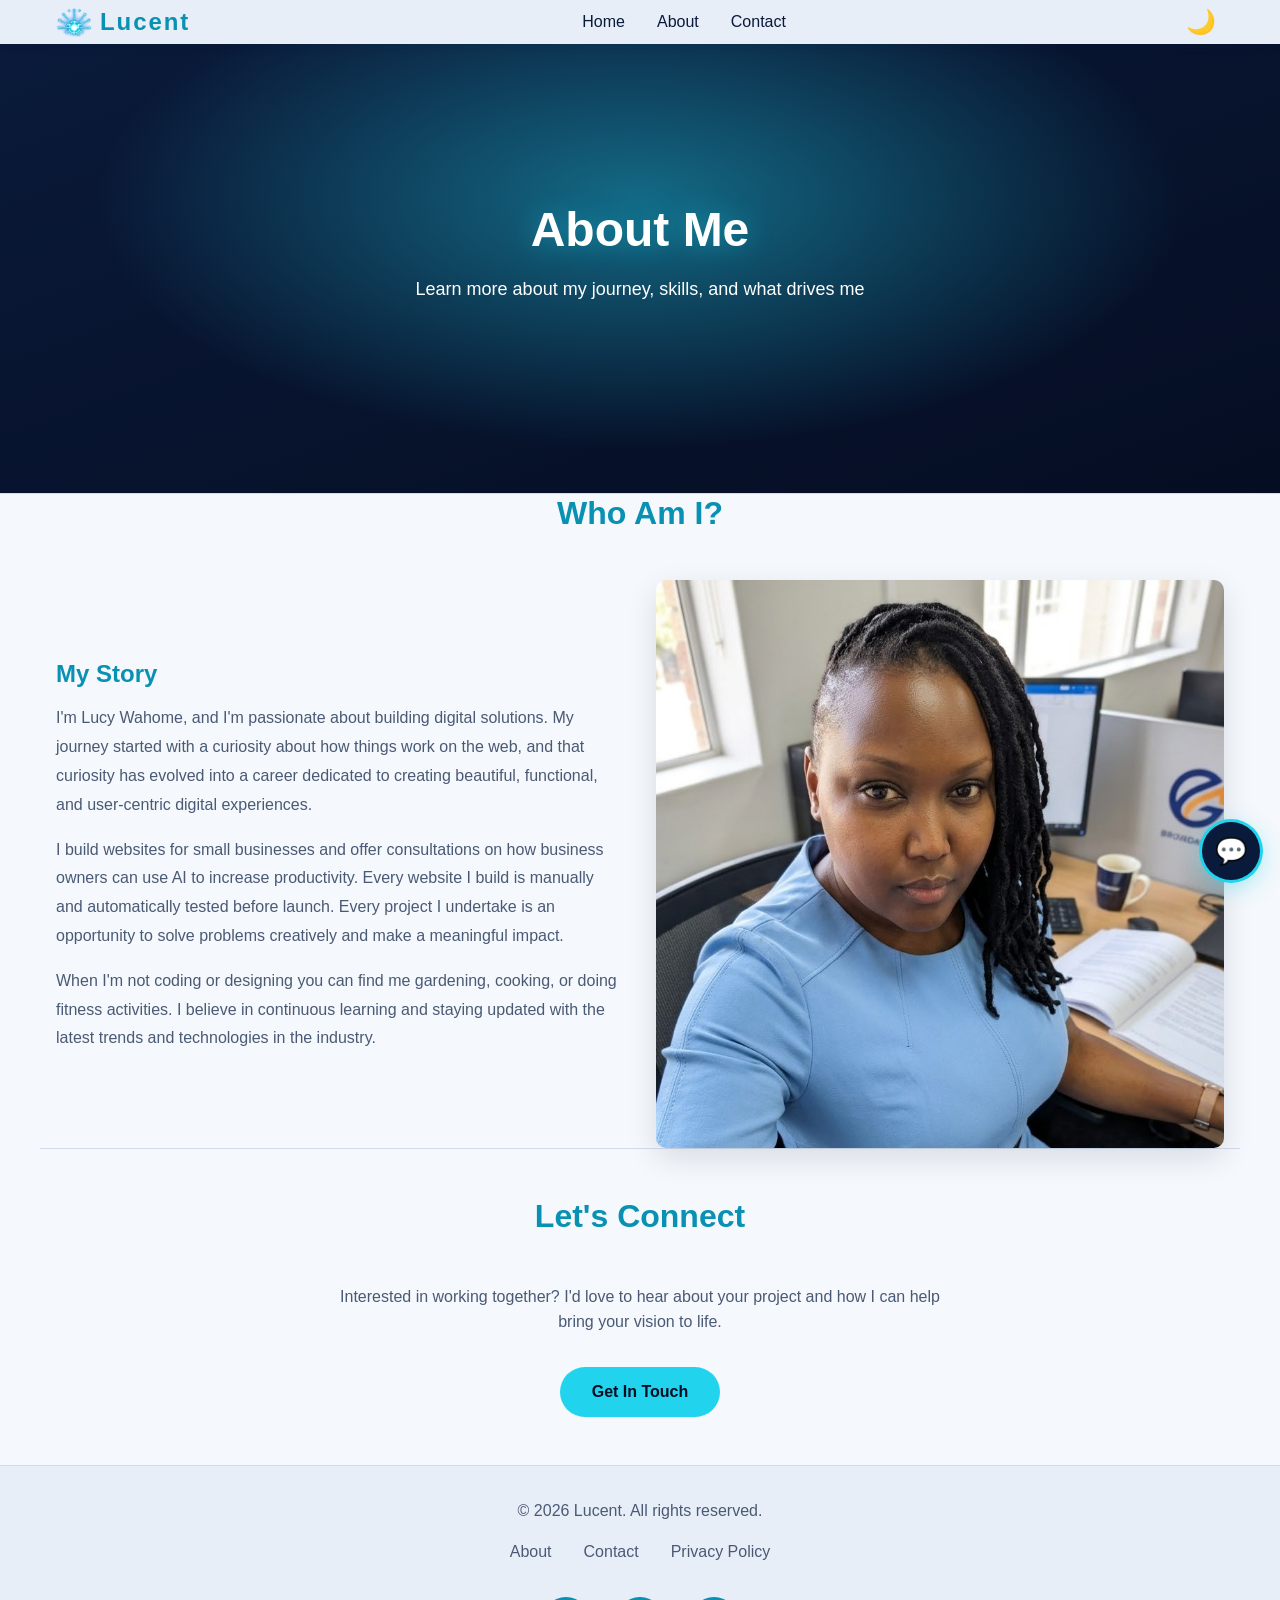
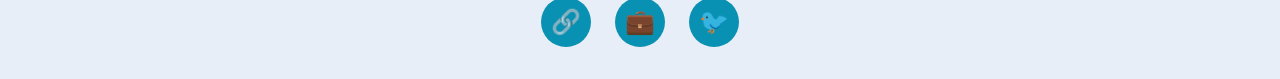
==== commit 29f92bb7: "Add Lucent chat assistant powered by Claude - api/chat.js: Vercel function that answers visitors usi" ====
--- a/pages/about.html
+++ b/pages/about.html
@@ -106,5 +106,6 @@
   </footer>
 
   <script src="../js/main.js"></script>
+  <script src="../js/chat-widget.js" defer></script>
 </body>
 </html>
--- a/css/styles.css
+++ b/css/styles.css
@@ -790,3 +790,195 @@
     align-items: center;
   }
 }
+
+/* ============================================================================
+   CHAT ASSISTANT
+   ============================================================================ */
+
+.visually-hidden {
+  position: absolute;
+  width: 1px;
+  height: 1px;
+  overflow: hidden;
+  clip: rect(0 0 0 0);
+  white-space: nowrap;
+}
+
+.chat-launcher {
+  position: fixed;
+  right: 20px;
+  bottom: 20px;
+  z-index: 1000;
+  width: 58px;
+  height: 58px;
+  border: none;
+  border-radius: 50%;
+  background: var(--navy);
+  color: #ffffff;
+  font-size: 26px;
+  cursor: pointer;
+  box-shadow: 0 0 0 3px var(--cyan), 0 6px 24px var(--cyan-glow);
+  transition: transform 0.2s ease;
+}
+
+.chat-launcher:hover,
+.chat-launcher.open {
+  transform: scale(1.06);
+}
+
+.chat-panel {
+  position: fixed;
+  right: 20px;
+  bottom: 92px;
+  z-index: 1000;
+  width: 360px;
+  max-width: calc(100vw - 32px);
+  height: 500px;
+  max-height: calc(100vh - 120px);
+  display: flex;
+  flex-direction: column;
+  background: var(--bg-primary);
+  border: 1px solid var(--border);
+  border-radius: 16px;
+  box-shadow: 0 12px 40px var(--shadow);
+  overflow: hidden;
+}
+
+.chat-panel[hidden] {
+  display: none;
+}
+
+.chat-header {
+  display: flex;
+  align-items: center;
+  justify-content: space-between;
+  padding: 0.85rem 1rem;
+  background: linear-gradient(135deg, var(--navy-deep), var(--navy));
+  color: #ffffff;
+  border-bottom: 2px solid var(--cyan);
+}
+
+.chat-header span {
+  display: block;
+  font-size: 12px;
+  color: var(--cyan);
+}
+
+.chat-close {
+  background: none;
+  border: none;
+  color: #ffffff;
+  font-size: 18px;
+  cursor: pointer;
+  padding: 0.25rem 0.5rem;
+}
+
+.chat-messages {
+  flex: 1;
+  overflow-y: auto;
+  padding: 1rem;
+  display: flex;
+  flex-direction: column;
+  gap: 0.6rem;
+  background: var(--bg-secondary);
+}
+
+.chat-msg {
+  max-width: 85%;
+  padding: 0.6rem 0.85rem;
+  border-radius: 14px;
+  font-size: var(--font-size-sm);
+  line-height: 1.5;
+  white-space: pre-wrap;
+  word-wrap: break-word;
+}
+
+.chat-msg-assistant {
+  align-self: flex-start;
+  background: var(--bg-primary);
+  color: var(--text-primary);
+  border: 1px solid var(--border);
+  border-bottom-left-radius: 4px;
+}
+
+.chat-msg-user {
+  align-self: flex-end;
+  background: var(--navy);
+  color: #ffffff;
+  border-bottom-right-radius: 4px;
+}
+
+body.dark-mode .chat-msg-user {
+  background: var(--cyan);
+  color: var(--navy-deep);
+}
+
+.chat-typing {
+  color: var(--text-secondary);
+  font-style: italic;
+}
+
+.chat-error {
+  border-color: #e57373;
+}
+
+.chat-form {
+  display: flex;
+  gap: 0.5rem;
+  padding: 0.75rem;
+  border-top: 1px solid var(--border);
+  background: var(--bg-primary);
+}
+
+.chat-form input {
+  flex: 1;
+  min-width: 0;
+  padding: 0.6rem 0.85rem;
+  border: 1px solid var(--border);
+  border-radius: 20px;
+  background: var(--bg-secondary);
+  color: var(--text-primary);
+  font-family: inherit;
+  font-size: 16px; /* stops phones zooming in */
+}
+
+.chat-form input:focus {
+  outline: 2px solid var(--accent);
+  outline-offset: 1px;
+}
+
+.chat-send {
+  width: 42px;
+  border: none;
+  border-radius: 50%;
+  background: var(--accent);
+  color: #ffffff;
+  cursor: pointer;
+  font-size: 16px;
+}
+
+.chat-send:disabled,
+.chat-form input:disabled {
+  opacity: 0.6;
+  cursor: wait;
+}
+
+.chat-note {
+  padding: 0 0.75rem 0.6rem;
+  font-size: 11px;
+  color: var(--text-secondary);
+  background: var(--bg-primary);
+  text-align: center;
+}
+
+@media (max-width: 480px) {
+  .chat-panel {
+    right: 16px;
+    bottom: 88px;
+    height: calc(100vh - 160px);
+  }
+  .chat-launcher {
+    right: 16px;
+    bottom: 16px;
+  }
+}
